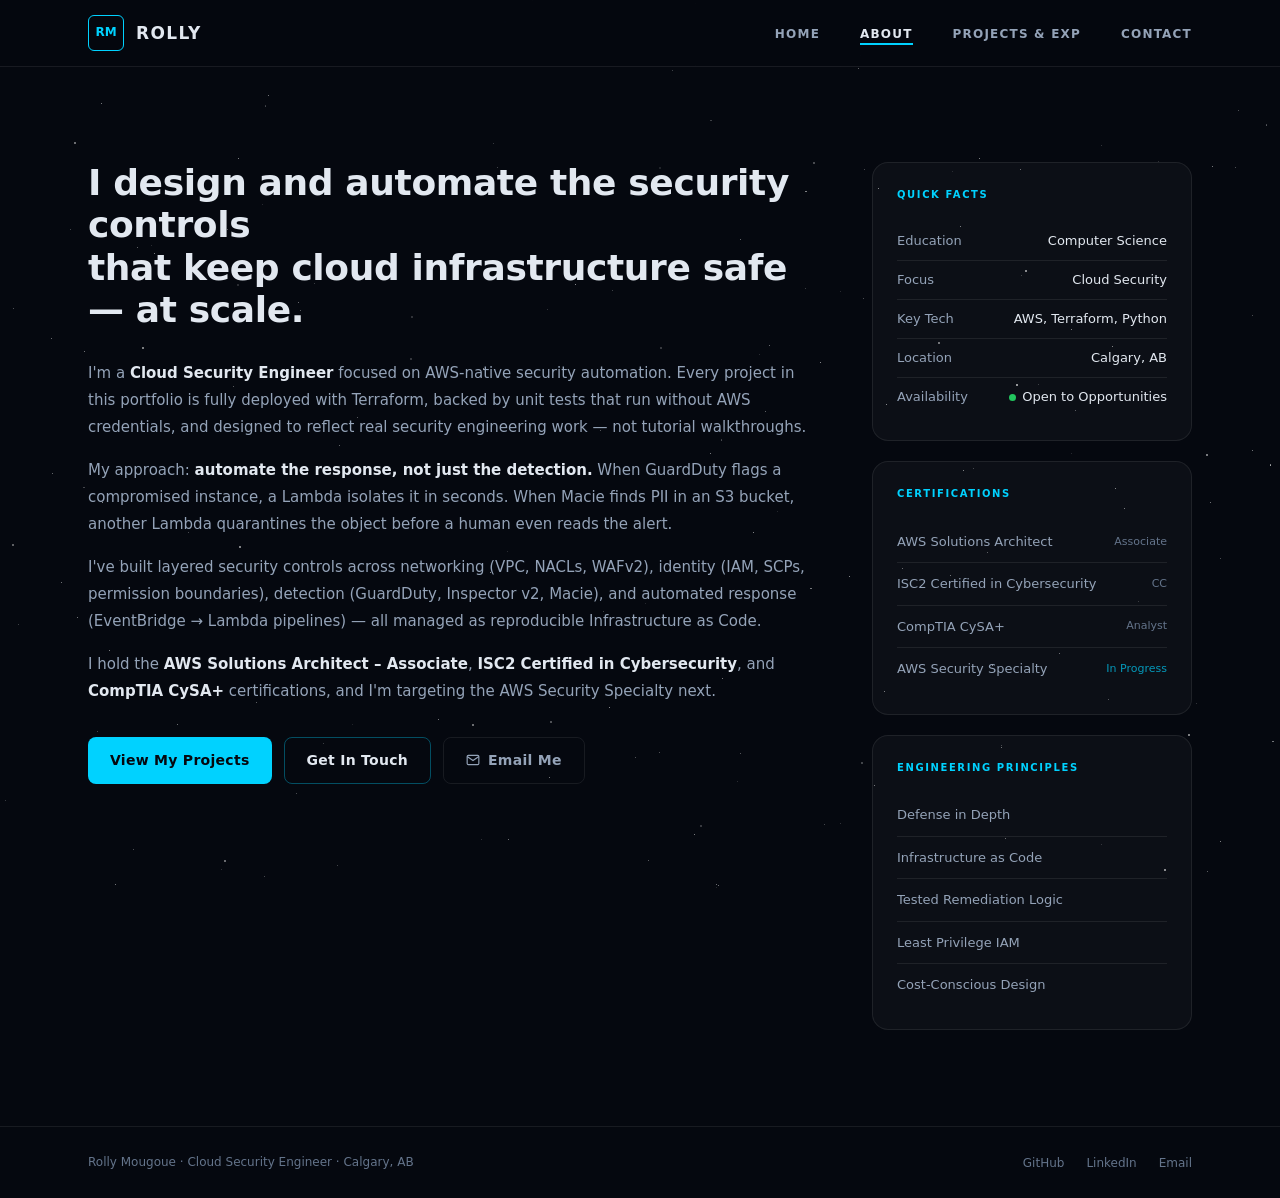
==== portfolio/about.html @ fcc456f9 "Redesign portfolio: multi-page dark space theme matching samsonidowu.netlify.app structure - Four se" ====
<!DOCTYPE html>
<html lang="en">
<head>
  <meta charset="UTF-8">
  <meta name="viewport" content="width=device-width, initial-scale=1.0">
  <meta name="description" content="About Rolly Mougoue — Cloud Security Engineer focused on AWS security automation, Terraform IaC, and DevSecOps.">
  <title>About — Rolly Mougoue</title>
  <link rel="stylesheet" href="css/style.css">
</head>
<body>

  <div id="starfield" aria-hidden="true"></div>

  <!-- ── Navigation ─────────────────────────────────────────── -->
  <nav class="nav" role="navigation" aria-label="Main navigation">
    <div class="nav-inner">
      <a href="index.html" class="nav-logo" aria-label="Home">
        <div class="nav-logo-box" aria-hidden="true">RM</div>
        ROLLY
      </a>
      <ul class="nav-links" id="nav-links" role="list">
        <li><a href="index.html">HOME</a></li>
        <li><a href="about.html">ABOUT</a></li>
        <li><a href="projects.html">PROJECTS &amp; EXP</a></li>
        <li><a href="contact.html">CONTACT</a></li>
      </ul>
      <button class="nav-toggle" id="nav-toggle"
              aria-label="Toggle navigation" aria-expanded="false">
        <span></span><span></span><span></span>
      </button>
    </div>
  </nav>

  <!-- ── About ──────────────────────────────────────────────── -->
  <main class="page-content page-enter" style="padding-top:66px;">
    <section class="page-section">
      <div class="container">
        <div class="about-grid">

          <!-- Left — Bio -->
          <div class="about-bio fade-in">
            <h2 class="about-heading">
              I design and automate the security controls<br>
              that keep cloud infrastructure safe — at scale.
            </h2>

            <p>
              I'm a <strong>Cloud Security Engineer</strong> focused on AWS-native security automation.
              Every project in this portfolio is fully deployed with Terraform, backed by
              unit tests that run without AWS credentials, and designed to reflect real
              security engineering work — not tutorial walkthroughs.
            </p>
            <p>
              My approach: <strong>automate the response, not just the detection.</strong>
              When GuardDuty flags a compromised instance, a Lambda isolates it in seconds.
              When Macie finds PII in an S3 bucket, another Lambda quarantines the object
              before a human even reads the alert.
            </p>
            <p>
              I've built layered security controls across networking (VPC, NACLs, WAFv2),
              identity (IAM, SCPs, permission boundaries), detection (GuardDuty, Inspector v2,
              Macie), and automated response (EventBridge → Lambda pipelines) — all managed
              as reproducible Infrastructure as Code.
            </p>
            <p>
              I hold the <strong>AWS Solutions Architect – Associate</strong>,
              <strong>ISC2 Certified in Cybersecurity</strong>, and
              <strong>CompTIA CySA+</strong> certifications, and I'm targeting
              the AWS Security Specialty next.
            </p>

            <div class="about-actions">
              <a href="projects.html" class="btn btn-primary">View My Projects</a>
              <a href="contact.html" class="btn btn-outline">Get In Touch</a>
              <a href="mailto:rollymk25@gmail.com" class="btn btn-ghost">
                <svg width="14" height="14" viewBox="0 0 24 24" fill="none"
                     stroke="currentColor" stroke-width="2" aria-hidden="true">
                  <path d="M4 4h16c1.1 0 2 .9 2 2v12c0 1.1-.9 2-2 2H4c-1.1 0-2-.9-2-2V6c0-1.1.9-2 2-2z"/>
                  <polyline points="22,6 12,13 2,6"/>
                </svg>
                Email Me
              </a>
            </div>
          </div>

          <!-- Right — Sidebar -->
          <div class="about-sidebar fade-in d2">

            <!-- Quick Facts -->
            <div class="sidebar-box">
              <h3 class="sidebar-title">Quick Facts</h3>
              <table class="facts-table">
                <tbody>
                  <tr>
                    <td>Education</td>
                    <td>Computer Science</td>
                  </tr>
                  <tr>
                    <td>Focus</td>
                    <td>Cloud Security</td>
                  </tr>
                  <tr>
                    <td>Key Tech</td>
                    <td>AWS, Terraform, Python</td>
                  </tr>
                  <tr>
                    <td>Location</td>
                    <td>Calgary, AB</td>
                  </tr>
                  <tr>
                    <td>Availability</td>
                    <td>
                      <div class="avail-cell">
                        <div class="avail-dot"></div>
                        Open to Opportunities
                      </div>
                    </td>
                  </tr>
                </tbody>
              </table>
            </div>

            <!-- Certifications -->
            <div class="sidebar-box">
              <h3 class="sidebar-title">Certifications</h3>
              <div class="cert-row">
                <span class="cert-name">AWS Solutions Architect</span>
                <span class="cert-date">Associate</span>
              </div>
              <div class="cert-row">
                <span class="cert-name">ISC2 Certified in Cybersecurity</span>
                <span class="cert-date">CC</span>
              </div>
              <div class="cert-row">
                <span class="cert-name">CompTIA CySA+</span>
                <span class="cert-date">Analyst</span>
              </div>
              <div class="cert-row">
                <span class="cert-name">AWS Security Specialty</span>
                <span class="cert-date" style="color:var(--accent);opacity:.7">In Progress</span>
              </div>
            </div>

            <!-- Key approach -->
            <div class="sidebar-box">
              <h3 class="sidebar-title">Engineering Principles</h3>
              <div class="cert-row">
                <span class="cert-name">Defense in Depth</span>
              </div>
              <div class="cert-row">
                <span class="cert-name">Infrastructure as Code</span>
              </div>
              <div class="cert-row">
                <span class="cert-name">Tested Remediation Logic</span>
              </div>
              <div class="cert-row">
                <span class="cert-name">Least Privilege IAM</span>
              </div>
              <div class="cert-row">
                <span class="cert-name">Cost-Conscious Design</span>
              </div>
            </div>

          </div><!-- /sidebar -->
        </div>
      </div>
    </section>
  </main>

  <!-- ── Footer ─────────────────────────────────────────────── -->
  <footer>
    <div class="container footer-inner">
      <p class="footer-copy">Rolly Mougoue · Cloud Security Engineer · Calgary, AB</p>
      <ul class="footer-links">
        <li><a href="https://github.com/Rolly-M/Cloud-Security-Portfolio"
               target="_blank" rel="noopener noreferrer">GitHub</a></li>
        <li><a href="https://www.linkedin.com/in/rolly-mougoue/"
               target="_blank" rel="noopener noreferrer">LinkedIn</a></li>
        <li><a href="mailto:rollymk25@gmail.com">Email</a></li>
      </ul>
    </div>
  </footer>

  <script src="js/main.js"></script>
</body>
</html>
---- portfolio/css/style.css ----
/* ============================================================
   Rolly Mougoue — Cloud Security Portfolio
   Dark space theme · Multi-page
   ============================================================ */

/* ── Variables ─────────────────────────────────────────────── */
:root {
  --bg:           #05080f;
  --bg-nav:       rgba(5, 8, 15, 0.94);
  --bg-card:      rgba(255, 255, 255, 0.03);
  --bg-card-h:    rgba(255, 255, 255, 0.06);
  --border:       rgba(255, 255, 255, 0.08);
  --border-a:     rgba(0, 210, 255, 0.28);
  --text:         #e2e8f0;
  --text-muted:   #94a3b8;
  --text-dim:     #64748b;
  --accent:       #00d2ff;
  --accent-glow:  rgba(0, 210, 255, 0.15);
  --green:        #22c55e;
  --orange:       #f0883e;
  --purple:       #bc8cff;
  --font:         'Segoe UI', system-ui, -apple-system, sans-serif;
  --mono:         'Courier New', Courier, monospace;
  --r:            8px;
  --r-lg:         16px;
}

/* ── Reset ─────────────────────────────────────────────────── */
*, *::before, *::after { box-sizing: border-box; margin: 0; padding: 0; }
html { scroll-behavior: smooth; }
body {
  background: var(--bg);
  color: var(--text);
  font-family: var(--font);
  line-height: 1.65;
  overflow-x: hidden;
  min-height: 100vh;
  -webkit-font-smoothing: antialiased;
}
a { color: inherit; text-decoration: none; }
img { max-width: 100%; display: block; }
ul { list-style: none; }
button { font-family: var(--font); }

/* ── Starfield ─────────────────────────────────────────────── */
#starfield {
  position: fixed;
  inset: 0;
  pointer-events: none;
  z-index: 0;
  overflow: hidden;
}
.star {
  position: absolute;
  border-radius: 50%;
  background: #fff;
}
.star-twinkle { animation: twinkle 3s ease-in-out infinite; }
@keyframes twinkle {
  0%, 100% { opacity: var(--op, 0.5); transform: scale(1); }
  50%       { opacity: 0.1;           transform: scale(0.6); }
}

/* ── Layout ─────────────────────────────────────────────────── */
.container { max-width: 1160px; margin: 0 auto; padding: 0 28px; }
.page-content { position: relative; z-index: 1; }

/* ── Navigation ─────────────────────────────────────────────── */
.nav {
  position: fixed;
  inset: 0 0 auto 0;
  z-index: 100;
  background: var(--bg-nav);
  backdrop-filter: blur(14px);
  border-bottom: 1px solid var(--border);
}
.nav-inner {
  display: flex;
  align-items: center;
  justify-content: space-between;
  height: 66px;
  max-width: 1160px;
  margin: 0 auto;
  padding: 0 28px;
}
.nav-logo {
  display: flex;
  align-items: center;
  gap: 12px;
  font-weight: 700;
  font-size: 17px;
  letter-spacing: 0.08em;
  color: var(--text);
  transition: opacity .2s;
}
.nav-logo:hover { opacity: 0.85; }
.nav-logo-box {
  width: 36px; height: 36px;
  border: 1.5px solid var(--accent);
  border-radius: 6px;
  display: flex;
  align-items: center;
  justify-content: center;
  font-size: 12px;
  font-weight: 800;
  color: var(--accent);
  letter-spacing: 0;
  flex-shrink: 0;
}
.nav-links {
  display: flex;
  align-items: center;
  gap: 40px;
}
.nav-links a {
  font-size: 12px;
  font-weight: 600;
  letter-spacing: 0.1em;
  color: var(--text-muted);
  transition: color .2s;
  position: relative;
  padding-bottom: 3px;
}
.nav-links a::after {
  content: '';
  position: absolute;
  bottom: -1px; left: 0; right: 0;
  height: 2px;
  background: var(--accent);
  transform: scaleX(0);
  transform-origin: left;
  transition: transform .2s;
}
.nav-links a:hover { color: var(--text); }
.nav-links a.active { color: var(--text); }
.nav-links a.active::after { transform: scaleX(1); }

/* Mobile toggle */
.nav-toggle {
  display: none;
  flex-direction: column;
  gap: 5px;
  background: none;
  border: none;
  cursor: pointer;
  padding: 4px;
}
.nav-toggle span {
  display: block;
  width: 22px; height: 2px;
  background: var(--text-muted);
  border-radius: 2px;
  transition: .2s;
}

/* ── Buttons ─────────────────────────────────────────────────── */
.btn {
  display: inline-flex;
  align-items: center;
  gap: 8px;
  padding: 11px 22px;
  border-radius: var(--r);
  font-size: 14px;
  font-weight: 600;
  letter-spacing: .02em;
  cursor: pointer;
  border: none;
  transition: all .2s;
}
.btn-primary {
  background: var(--accent);
  color: #05080f;
}
.btn-primary:hover {
  background: #22e5ff;
  transform: translateY(-1px);
  box-shadow: 0 6px 24px rgba(0,210,255,.35);
}
.btn-outline {
  background: transparent;
  border: 1.5px solid rgba(0,210,255,.35);
  color: var(--text);
}
.btn-outline:hover {
  background: var(--accent-glow);
  border-color: var(--accent);
  color: var(--accent);
}
.btn-ghost {
  background: transparent;
  border: 1.5px solid var(--border);
  color: var(--text-muted);
}
.btn-ghost:hover {
  background: var(--bg-card-h);
  color: var(--text);
  border-color: rgba(255,255,255,.18);
}

/* ── Hero ────────────────────────────────────────────────────── */
.hero {
  min-height: 100vh;
  display: flex;
  flex-direction: column;
  position: relative;
  padding-top: 66px;
}
.hero-content {
  flex: 1;
  display: grid;
  grid-template-columns: 1fr auto;
  align-items: center;
  gap: 64px;
  padding: 80px 28px 120px;
  max-width: 1160px;
  margin: 0 auto;
  width: 100%;
}
.hero-name {
  font-size: clamp(40px, 6vw, 76px);
  font-weight: 800;
  line-height: 1.08;
  color: var(--text);
  margin-bottom: 18px;
  letter-spacing: -.02em;
}
.hero-type-line {
  font-family: var(--mono);
  font-size: clamp(15px, 2vw, 20px);
  color: var(--accent);
  margin-bottom: 22px;
  min-height: 30px;
  display: flex;
  align-items: center;
  gap: 1px;
}
.hero-cursor {
  display: inline-block;
  width: 2px;
  height: 1.1em;
  background: var(--accent);
  margin-left: 1px;
  animation: blink .8s step-end infinite;
}
@keyframes blink { 50% { opacity: 0; } }

.hero-subtitle {
  font-size: 15px;
  color: var(--text-muted);
  line-height: 1.75;
  max-width: 500px;
  margin-bottom: 36px;
}
.hero-actions { display: flex; gap: 12px; flex-wrap: wrap; }

/* ── Photo ───────────────────────────────────────────────────── */
.hero-photo {
  position: relative;
  width: 270px;
  height: 270px;
  flex-shrink: 0;
}
.photo-ring {
  position: absolute;
  inset: -5px;
  border-radius: 50%;
  background: conic-gradient(
    var(--accent) 0deg,
    transparent 70deg,
    transparent 180deg,
    var(--accent) 240deg,
    transparent 310deg,
    transparent 360deg
  );
  animation: spinRing 8s linear infinite;
}
@keyframes spinRing { to { transform: rotate(360deg); } }

.photo-inner {
  position: absolute;
  inset: 5px;
  border-radius: 50%;
  overflow: hidden;
  background: #0a1220;
}
.photo-inner img {
  width: 100%;
  height: 100%;
  object-fit: cover;
  display: none;
}
.photo-inner img.loaded { display: block; }
.photo-placeholder {
  width: 100%;
  height: 100%;
  display: flex;
  flex-direction: column;
  align-items: center;
  justify-content: center;
  gap: 10px;
  color: var(--text-dim);
  font-size: 12px;
  letter-spacing: .04em;
  text-align: center;
  padding: 20px;
}
.photo-placeholder svg {
  width: 48px; height: 48px;
  opacity: .25;
}

/* ── Ticker ──────────────────────────────────────────────────── */
.ticker {
  border-top: 1px solid var(--border);
  background: rgba(5,8,15,.7);
  padding: 13px 0;
  overflow: hidden;
  flex-shrink: 0;
}
.ticker-track {
  display: flex;
  white-space: nowrap;
  animation: tickerScroll 32s linear infinite;
  width: max-content;
}
.ticker-item {
  display: inline-flex;
  align-items: center;
  gap: 10px;
  padding: 0 32px;
  font-size: 11px;
  font-weight: 700;
  letter-spacing: .1em;
  text-transform: uppercase;
  color: var(--text-dim);
}
.ticker-item .dot {
  width: 5px; height: 5px;
  border-radius: 50%;
  background: var(--accent);
  opacity: .5;
  flex-shrink: 0;
}
@keyframes tickerScroll {
  from { transform: translateX(0); }
  to   { transform: translateX(-50%); }
}

/* ── Section base ────────────────────────────────────────────── */
.page-section {
  padding: 96px 0;
  position: relative;
  z-index: 1;
}
.section-label {
  display: block;
  font-size: 11px;
  font-weight: 700;
  letter-spacing: .16em;
  color: var(--accent);
  text-transform: uppercase;
  margin-bottom: 10px;
}
.section-title {
  font-size: clamp(26px, 4vw, 42px);
  font-weight: 800;
  color: var(--text);
  line-height: 1.12;
  letter-spacing: -.01em;
}
.section-desc {
  font-size: 15px;
  color: var(--text-muted);
  margin-top: 12px;
  max-width: 580px;
  line-height: 1.75;
}

/* ── About ───────────────────────────────────────────────────── */
.about-grid {
  display: grid;
  grid-template-columns: 1fr 320px;
  gap: 64px;
  align-items: start;
}
.about-heading {
  font-size: clamp(22px, 3vw, 36px);
  font-weight: 800;
  color: var(--text);
  line-height: 1.18;
  margin-bottom: 28px;
  letter-spacing: -.01em;
}
.about-bio p {
  color: var(--text-muted);
  font-size: 15px;
  line-height: 1.8;
  margin-bottom: 16px;
}
.about-bio p:last-of-type { margin-bottom: 0; }
.about-bio strong { color: var(--text); font-weight: 600; }
.about-actions { display: flex; gap: 12px; flex-wrap: wrap; margin-top: 32px; }

/* Sidebar boxes */
.sidebar-box {
  background: var(--bg-card);
  border: 1px solid var(--border);
  border-radius: var(--r-lg);
  padding: 24px;
  margin-bottom: 20px;
}
.sidebar-box:last-child { margin-bottom: 0; }
.sidebar-title {
  font-size: 10px;
  font-weight: 800;
  letter-spacing: .16em;
  color: var(--accent);
  text-transform: uppercase;
  margin-bottom: 18px;
}
.facts-table { width: 100%; border-collapse: collapse; }
.facts-table tr { border-bottom: 1px solid var(--border); }
.facts-table tr:last-child { border-bottom: none; }
.facts-table td {
  padding: 10px 0;
  font-size: 13px;
  line-height: 1.4;
  vertical-align: top;
}
.facts-table td:first-child {
  color: var(--text-muted);
  width: 100px;
  padding-right: 8px;
}
.facts-table td:last-child {
  color: var(--text);
  font-weight: 500;
  text-align: right;
}
.avail-cell {
  display: flex;
  align-items: center;
  gap: 6px;
  justify-content: flex-end;
}
.avail-dot {
  width: 7px; height: 7px;
  border-radius: 50%;
  background: var(--green);
  animation: pulse 2.2s ease-in-out infinite;
}
@keyframes pulse { 50% { opacity: .35; } }

.cert-row {
  display: flex;
  justify-content: space-between;
  align-items: center;
  padding: 10px 0;
  border-bottom: 1px solid var(--border);
  font-size: 13px;
  gap: 8px;
}
.cert-row:last-child { border-bottom: none; }
.cert-name { color: var(--text-muted); flex: 1; }
.cert-date { color: var(--text-dim); font-size: 11px; white-space: nowrap; }

/* ── Projects ────────────────────────────────────────────────── */
.projects-header { margin-bottom: 52px; }
.stats-row {
  display: flex;
  gap: 32px;
  flex-wrap: wrap;
  margin-top: 32px;
  padding-top: 28px;
  border-top: 1px solid var(--border);
}
.stat-item { }
.stat-num {
  font-size: 32px;
  font-weight: 800;
  color: var(--accent);
  line-height: 1;
}
.stat-label {
  font-size: 12px;
  color: var(--text-dim);
  letter-spacing: .04em;
  margin-top: 4px;
}

.projects-grid {
  display: grid;
  grid-template-columns: repeat(auto-fill, minmax(340px, 1fr));
  gap: 20px;
}
.project-card {
  background: var(--bg-card);
  border: 1px solid var(--border);
  border-radius: var(--r-lg);
  padding: 26px;
  display: flex;
  flex-direction: column;
  transition: border-color .2s, transform .2s, box-shadow .2s;
}
.project-card:hover {
  border-color: var(--border-a);
  transform: translateY(-2px);
  box-shadow: 0 10px 36px rgba(0,210,255,.07);
}
.project-card.featured {
  grid-column: 1 / -1;
  display: grid;
  grid-template-columns: 1fr 200px;
  gap: 32px;
  align-items: start;
}
.project-card.featured .project-body { display: flex; flex-direction: column; }
.project-num {
  font-size: 11px;
  font-weight: 700;
  color: var(--accent);
  letter-spacing: .1em;
  margin-bottom: 6px;
}
.project-small {
  display: block;
  font-size: 10px;
  color: var(--text-dim);
  letter-spacing: .08em;
  text-transform: uppercase;
  margin-bottom: 4px;
}
.project-title {
  font-size: 17px;
  font-weight: 700;
  color: var(--text);
  line-height: 1.3;
  margin-bottom: 12px;
}
.project-desc {
  font-size: 13.5px;
  color: var(--text-muted);
  line-height: 1.7;
  margin-bottom: 16px;
  flex: 1;
}
.project-highlights {
  margin-bottom: 18px;
}
.project-highlights li {
  font-size: 13px;
  color: var(--text-muted);
  padding: 6px 0 6px 14px;
  position: relative;
  border-bottom: 1px solid var(--border);
  line-height: 1.55;
}
.project-highlights li:last-child { border-bottom: none; }
.project-highlights li::before {
  content: '';
  position: absolute;
  left: 0; top: 13px;
  width: 5px; height: 5px;
  border-radius: 50%;
  background: var(--accent);
  opacity: .5;
}
.project-tags {
  display: flex;
  flex-wrap: wrap;
  gap: 6px;
  margin-bottom: 18px;
}
.tag {
  font-size: 11px;
  font-weight: 600;
  padding: 3px 10px;
  border-radius: 20px;
  letter-spacing: .03em;
}
.tag-aws  { background: rgba(240,136,62,.1);  color: #f0883e; border: 1px solid rgba(240,136,62,.2); }
.tag-iac  { background: rgba(124,158,240,.1); color: #7c9ef0; border: 1px solid rgba(124,158,240,.2); }
.tag-lang { background: rgba(63,185,80,.1);   color: #3fb950; border: 1px solid rgba(63,185,80,.2); }
.tag-test { background: rgba(188,140,255,.1); color: #bc8cff; border: 1px solid rgba(188,140,255,.2); }

.project-footer {
  display: flex;
  justify-content: space-between;
  align-items: center;
  padding-top: 16px;
  border-top: 1px solid var(--border);
  margin-top: auto;
}
.project-meta { font-size: 12px; color: var(--text-dim); }
.project-link {
  font-size: 13px;
  font-weight: 600;
  color: var(--accent);
  display: inline-flex;
  align-items: center;
  gap: 5px;
  transition: gap .2s;
}
.project-link:hover { gap: 9px; }
.project-link::after { content: '→'; }

.project-sidebar {
  display: flex;
  flex-direction: column;
  gap: 10px;
}
.sidebar-stat {
  background: rgba(0,210,255,.05);
  border: 1px solid rgba(0,210,255,.14);
  border-radius: var(--r);
  padding: 14px 16px;
}
.ss-label {
  font-size: 10px;
  color: var(--text-dim);
  text-transform: uppercase;
  letter-spacing: .08em;
  margin-bottom: 4px;
}
.ss-value {
  font-size: 14px;
  font-weight: 700;
  color: var(--accent);
}

/* ── Contact ─────────────────────────────────────────────────── */
.contact-layout {
  max-width: 680px;
}
.contact-quote {
  font-size: 15.5px;
  font-style: italic;
  color: var(--text-muted);
  border-left: 2px solid var(--accent);
  padding-left: 20px;
  margin: 36px 0;
  line-height: 1.75;
}
.contact-items {
  display: flex;
  flex-direction: column;
  gap: 14px;
  margin-bottom: 36px;
}
.contact-item {
  display: flex;
  align-items: center;
  gap: 16px;
  padding: 18px 22px;
  background: var(--bg-card);
  border: 1px solid var(--border);
  border-radius: var(--r-lg);
  font-size: 14.5px;
  color: var(--text);
  transition: border-color .2s, background .2s, color .2s;
}
.contact-item:hover {
  border-color: var(--border-a);
  background: rgba(0,210,255,.04);
  color: var(--accent);
}
.contact-icon { width: 20px; text-align: center; flex-shrink: 0; }
.avail-badge {
  display: inline-flex;
  align-items: center;
  gap: 8px;
  padding: 9px 18px;
  background: rgba(34,197,94,.1);
  border: 1px solid rgba(34,197,94,.22);
  border-radius: 20px;
  font-size: 13px;
  font-weight: 600;
  color: var(--green);
}

/* ── Footer ──────────────────────────────────────────────────── */
footer {
  position: relative;
  z-index: 1;
  border-top: 1px solid var(--border);
  padding: 22px 0;
}
.footer-inner {
  display: flex;
  justify-content: space-between;
  align-items: center;
  gap: 16px;
  flex-wrap: wrap;
}
.footer-copy { font-size: 12px; color: var(--text-dim); }
.footer-links { display: flex; gap: 22px; }
.footer-links a {
  font-size: 12px;
  color: var(--text-dim);
  transition: color .2s;
}
.footer-links a:hover { color: var(--accent); }

/* ── Fade animations ─────────────────────────────────────────── */
.fade-in {
  opacity: 0;
  transform: translateY(18px);
  transition: opacity .55s ease, transform .55s ease;
}
.fade-in.visible { opacity: 1; transform: translateY(0); }
.d1 { transition-delay: .1s; }
.d2 { transition-delay: .2s; }
.d3 { transition-delay: .3s; }

.page-enter { animation: pageIn .4s ease both; }
@keyframes pageIn {
  from { opacity: 0; transform: translateY(12px); }
  to   { opacity: 1; transform: translateY(0); }
}

/* ── Scrollbar ───────────────────────────────────────────────── */
::-webkit-scrollbar { width: 5px; }
::-webkit-scrollbar-track { background: var(--bg); }
::-webkit-scrollbar-thumb { background: var(--border); border-radius: 3px; }
::-webkit-scrollbar-thumb:hover { background: var(--text-dim); }

/* ── Mobile ──────────────────────────────────────────────────── */
@media (max-width: 820px) {
  .nav-links {
    display: none;
    position: absolute;
    top: 66px; left: 0; right: 0;
    background: var(--bg-nav);
    flex-direction: column;
    padding: 18px 28px;
    gap: 18px;
    border-bottom: 1px solid var(--border);
    backdrop-filter: blur(14px);
  }
  .nav-links.open { display: flex; }
  .nav-toggle { display: flex; }

  .hero-content {
    grid-template-columns: 1fr;
    text-align: center;
    padding: 60px 28px 120px;
    gap: 44px;
  }
  .hero-photo { width: 200px; height: 200px; margin: 0 auto; order: -1; }
  .hero-actions { justify-content: center; }
  .hero-subtitle { margin-inline: auto; }

  .about-grid { grid-template-columns: 1fr; gap: 40px; }
  .projects-grid { grid-template-columns: 1fr; }
  .project-card.featured { grid-template-columns: 1fr; }
  .stats-row { gap: 24px; }
  .footer-inner { flex-direction: column; text-align: center; }
}

@media (max-width: 500px) {
  .hero-name { font-size: 34px; }
  .btn { padding: 10px 18px; font-size: 13px; }
}
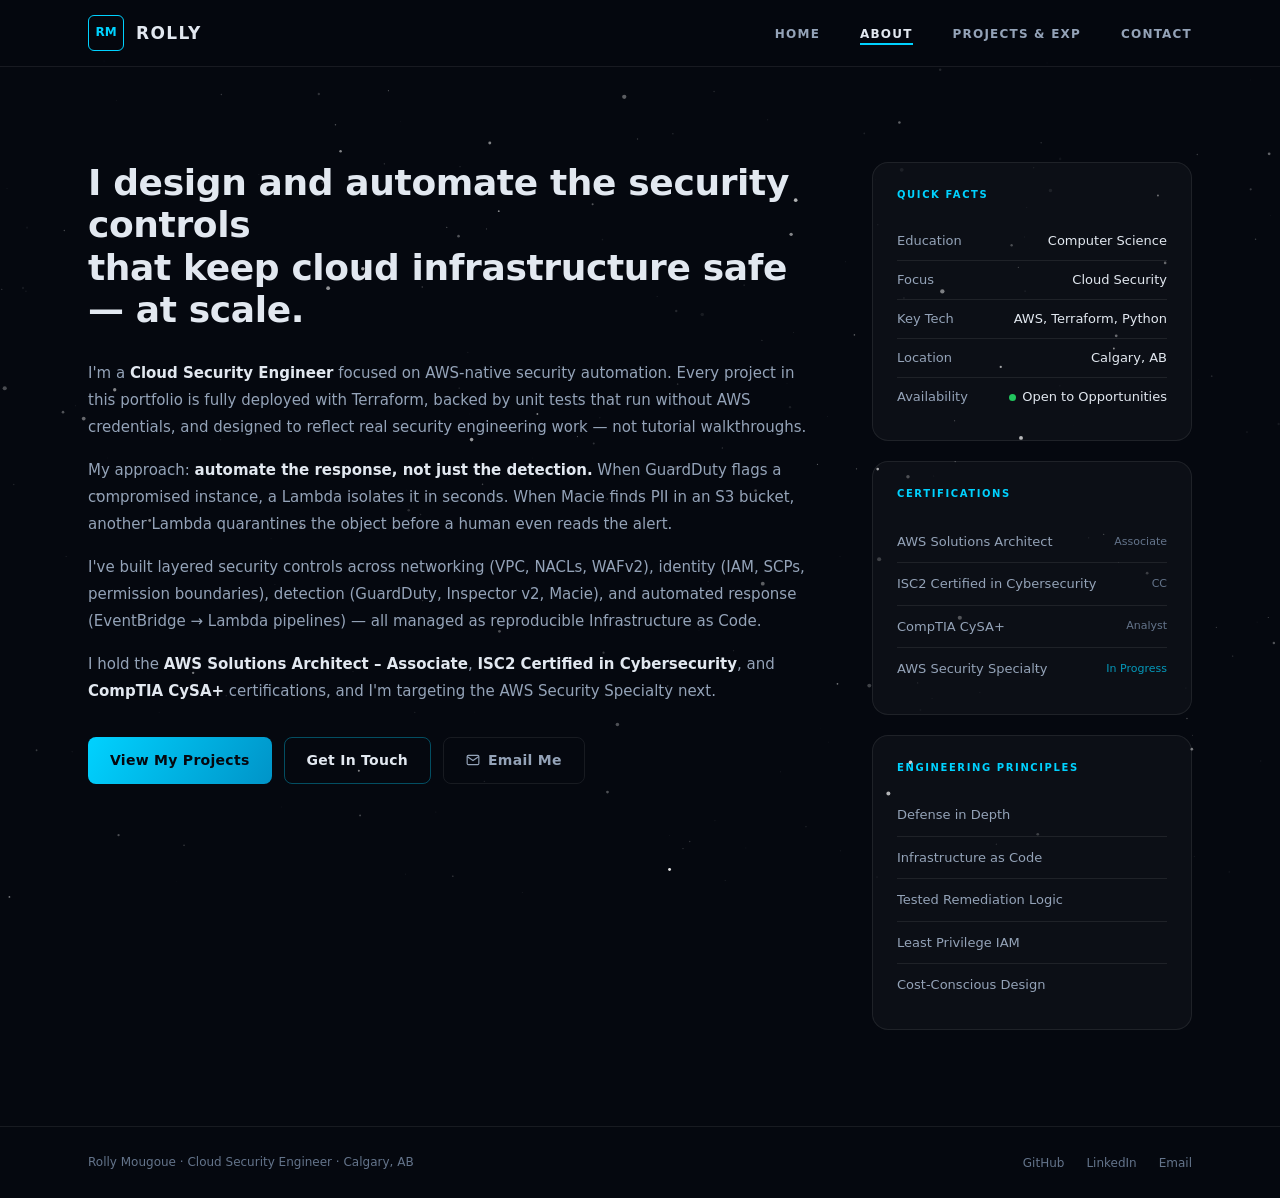
==== commit 559e667e: "Visual overhaul: canvas flying stars, RGB photo glow, gradient typography Flying stars (canvas-based" ====
--- a/portfolio/about.html
+++ b/portfolio/about.html
@@ -9,7 +9,7 @@
 </head>
 <body>
 
-  <div id="starfield" aria-hidden="true"></div>
+  <canvas id="starfield-canvas" aria-hidden="true"></canvas>
 
   <!-- ── Navigation ─────────────────────────────────────────── -->
   <nav class="nav" role="navigation" aria-label="Main navigation">
--- a/portfolio/css/style.css
+++ b/portfolio/css/style.css
@@ -42,23 +42,13 @@
 ul { list-style: none; }
 button { font-family: var(--font); }
 
-/* ── Starfield ─────────────────────────────────────────────── */
-#starfield {
+/* ── Canvas Starfield ───────────────────────────────────────── */
+#starfield-canvas {
   position: fixed;
-  inset: 0;
+  top: 0; left: 0;
+  width: 100%; height: 100%;
   pointer-events: none;
   z-index: 0;
-  overflow: hidden;
-}
-.star {
-  position: absolute;
-  border-radius: 50%;
-  background: #fff;
-}
-.star-twinkle { animation: twinkle 3s ease-in-out infinite; }
-@keyframes twinkle {
-  0%, 100% { opacity: var(--op, 0.5); transform: scale(1); }
-  50%       { opacity: 0.1;           transform: scale(0.6); }
 }
 
 /* ── Layout ─────────────────────────────────────────────────── */
@@ -68,14 +58,18 @@
 /* ── Navigation ─────────────────────────────────────────────── */
 .nav {
   position: fixed;
-  inset: 0 0 auto 0;
+  top: 0;
+  left: 0;
+  right: 0;
   z-index: 100;
   background: var(--bg-nav);
   backdrop-filter: blur(14px);
+  -webkit-backdrop-filter: blur(14px);
   border-bottom: 1px solid var(--border);
 }
 .nav-inner {
   display: flex;
+  flex-direction: row;
   align-items: center;
   justify-content: space-between;
   height: 66px;
@@ -84,7 +78,8 @@
   padding: 0 28px;
 }
 .nav-logo {
-  display: flex;
+  display: inline-flex;
+  flex-direction: row;
   align-items: center;
   gap: 12px;
   font-weight: 700;
@@ -92,6 +87,7 @@
   letter-spacing: 0.08em;
   color: var(--text);
   transition: opacity .2s;
+  white-space: nowrap;
 }
 .nav-logo:hover { opacity: 0.85; }
 .nav-logo-box {
@@ -168,13 +164,14 @@
   transition: all .2s;
 }
 .btn-primary {
-  background: var(--accent);
+  background: linear-gradient(120deg, #00d2ff 0%, #0094c8 100%);
   color: #05080f;
+  font-weight: 700;
 }
 .btn-primary:hover {
-  background: #22e5ff;
-  transform: translateY(-1px);
-  box-shadow: 0 6px 24px rgba(0,210,255,.35);
+  background: linear-gradient(120deg, #33ddff 0%, #00b8e8 100%);
+  transform: translateY(-2px);
+  box-shadow: 0 8px 28px rgba(0,210,255,.45);
 }
 .btn-outline {
   background: transparent;
@@ -205,10 +202,26 @@
   position: relative;
   padding-top: 66px;
 }
+/* Ambient radial glow behind hero text */
+.hero::before {
+  content: '';
+  position: absolute;
+  width: 900px; height: 900px;
+  left: -5%; top: 50%;
+  transform: translateY(-50%);
+  background: radial-gradient(circle, rgba(0,210,255,0.07) 0%, transparent 62%);
+  pointer-events: none;
+  z-index: 0;
+  animation: ambientPulse 8s ease-in-out infinite;
+}
+@keyframes ambientPulse {
+  0%, 100% { opacity: 0.7; transform: translateY(-50%) scale(1); }
+  50%       { opacity: 1.0; transform: translateY(-50%) scale(1.08); }
+}
 .hero-content {
   flex: 1;
-  display: grid;
-  grid-template-columns: 1fr auto;
+  display: flex;
+  flex-direction: row;
   align-items: center;
   gap: 64px;
   padding: 80px 28px 120px;
@@ -216,11 +229,16 @@
   margin: 0 auto;
   width: 100%;
 }
+.hero-left { flex: 1; min-width: 0; }
 .hero-name {
   font-size: clamp(40px, 6vw, 76px);
   font-weight: 800;
   line-height: 1.08;
   color: var(--text);
+  background: linear-gradient(115deg, #ffffff 25%, #b8eeff 65%, #00d2ff 100%);
+  -webkit-background-clip: text;
+  -webkit-text-fill-color: transparent;
+  background-clip: text;
   margin-bottom: 18px;
   letter-spacing: -.02em;
 }
@@ -258,30 +276,53 @@
   position: relative;
   width: 270px;
   height: 270px;
+  min-width: 270px;
   flex-shrink: 0;
 }
+/* RGB glow — sits behind the ring */
+.photo-glow {
+  position: absolute;
+  top: 0; left: 0;
+  width: 270px; height: 270px;
+  border-radius: 50%;
+  z-index: 0;
+  animation: rgbGlow 5s ease-in-out infinite;
+}
+@keyframes rgbGlow {
+  0%,  100% { box-shadow: 0 0 55px 22px rgba(255,0,110,0.60), 0 0 110px 50px rgba(255,0,110,0.18); }
+  25%        { box-shadow: 0 0 55px 22px rgba(0,160,255,0.60), 0 0 110px 50px rgba(0,160,255,0.18); }
+  50%        { box-shadow: 0 0 55px 22px rgba(50,255,120,0.55), 0 0 110px 50px rgba(50,255,120,0.16); }
+  75%        { box-shadow: 0 0 55px 22px rgba(170,0,255,0.60), 0 0 110px 50px rgba(170,0,255,0.18); }
+}
+
 .photo-ring {
   position: absolute;
-  inset: -5px;
+  top: -5px;
+  left: -5px;
+  right: -5px;
+  bottom: -5px;
   border-radius: 50%;
   background: conic-gradient(
-    var(--accent) 0deg,
-    transparent 70deg,
-    transparent 180deg,
-    var(--accent) 240deg,
-    transparent 310deg,
-    transparent 360deg
+    #ff0080, #ff4400, #ffcc00,
+    #00ff88, #00aaff, #8800ff, #ff0080
   );
-  animation: spinRing 8s linear infinite;
+  animation: spinRing 5s linear infinite;
+  z-index: 1;
 }
 @keyframes spinRing { to { transform: rotate(360deg); } }
 
 .photo-inner {
   position: absolute;
-  inset: 5px;
+  top: 5px;
+  left: 5px;
+  right: 5px;
+  bottom: 5px;
+  width: 260px;
+  height: 260px;
   border-radius: 50%;
   overflow: hidden;
   background: #0a1220;
+  z-index: 2;
 }
 .photo-inner img {
   width: 100%;
@@ -365,6 +406,10 @@
   font-size: clamp(26px, 4vw, 42px);
   font-weight: 800;
   color: var(--text);
+  background: linear-gradient(110deg, #ffffff 55%, #7ad8f5 100%);
+  -webkit-background-clip: text;
+  -webkit-text-fill-color: transparent;
+  background-clip: text;
   line-height: 1.12;
   letter-spacing: -.01em;
 }
@@ -494,18 +539,19 @@
   gap: 20px;
 }
 .project-card {
-  background: var(--bg-card);
+  background: linear-gradient(145deg, rgba(255,255,255,0.04) 0%, rgba(255,255,255,0.01) 100%);
   border: 1px solid var(--border);
   border-radius: var(--r-lg);
   padding: 26px;
   display: flex;
   flex-direction: column;
-  transition: border-color .2s, transform .2s, box-shadow .2s;
+  transition: border-color .25s, transform .25s, box-shadow .25s, background .25s;
 }
 .project-card:hover {
-  border-color: var(--border-a);
-  transform: translateY(-2px);
-  box-shadow: 0 10px 36px rgba(0,210,255,.07);
+  border-color: rgba(0,210,255,0.35);
+  transform: translateY(-3px);
+  background: linear-gradient(145deg, rgba(0,210,255,0.06) 0%, rgba(255,255,255,0.02) 100%);
+  box-shadow: 0 14px 48px rgba(0,210,255,0.10), 0 0 0 1px rgba(0,210,255,0.12);
 }
 .project-card.featured {
   grid-column: 1 / -1;
@@ -741,14 +787,22 @@
   .nav-toggle { display: flex; }
 
   .hero-content {
-    grid-template-columns: 1fr;
+    flex-direction: column;
     text-align: center;
     padding: 60px 28px 120px;
     gap: 44px;
   }
-  .hero-photo { width: 200px; height: 200px; margin: 0 auto; order: -1; }
+  .hero-photo {
+    width: 200px;
+    height: 200px;
+    min-width: 200px;
+    margin: 0 auto;
+    order: -1;
+  }
+  .photo-glow  { width: 200px; height: 200px; }
+  .photo-inner { width: 190px; height: 190px; }
   .hero-actions { justify-content: center; }
-  .hero-subtitle { margin-inline: auto; }
+  .hero-subtitle { max-width: 100%; margin-left: auto; margin-right: auto; }
 
   .about-grid { grid-template-columns: 1fr; gap: 40px; }
   .projects-grid { grid-template-columns: 1fr; }
